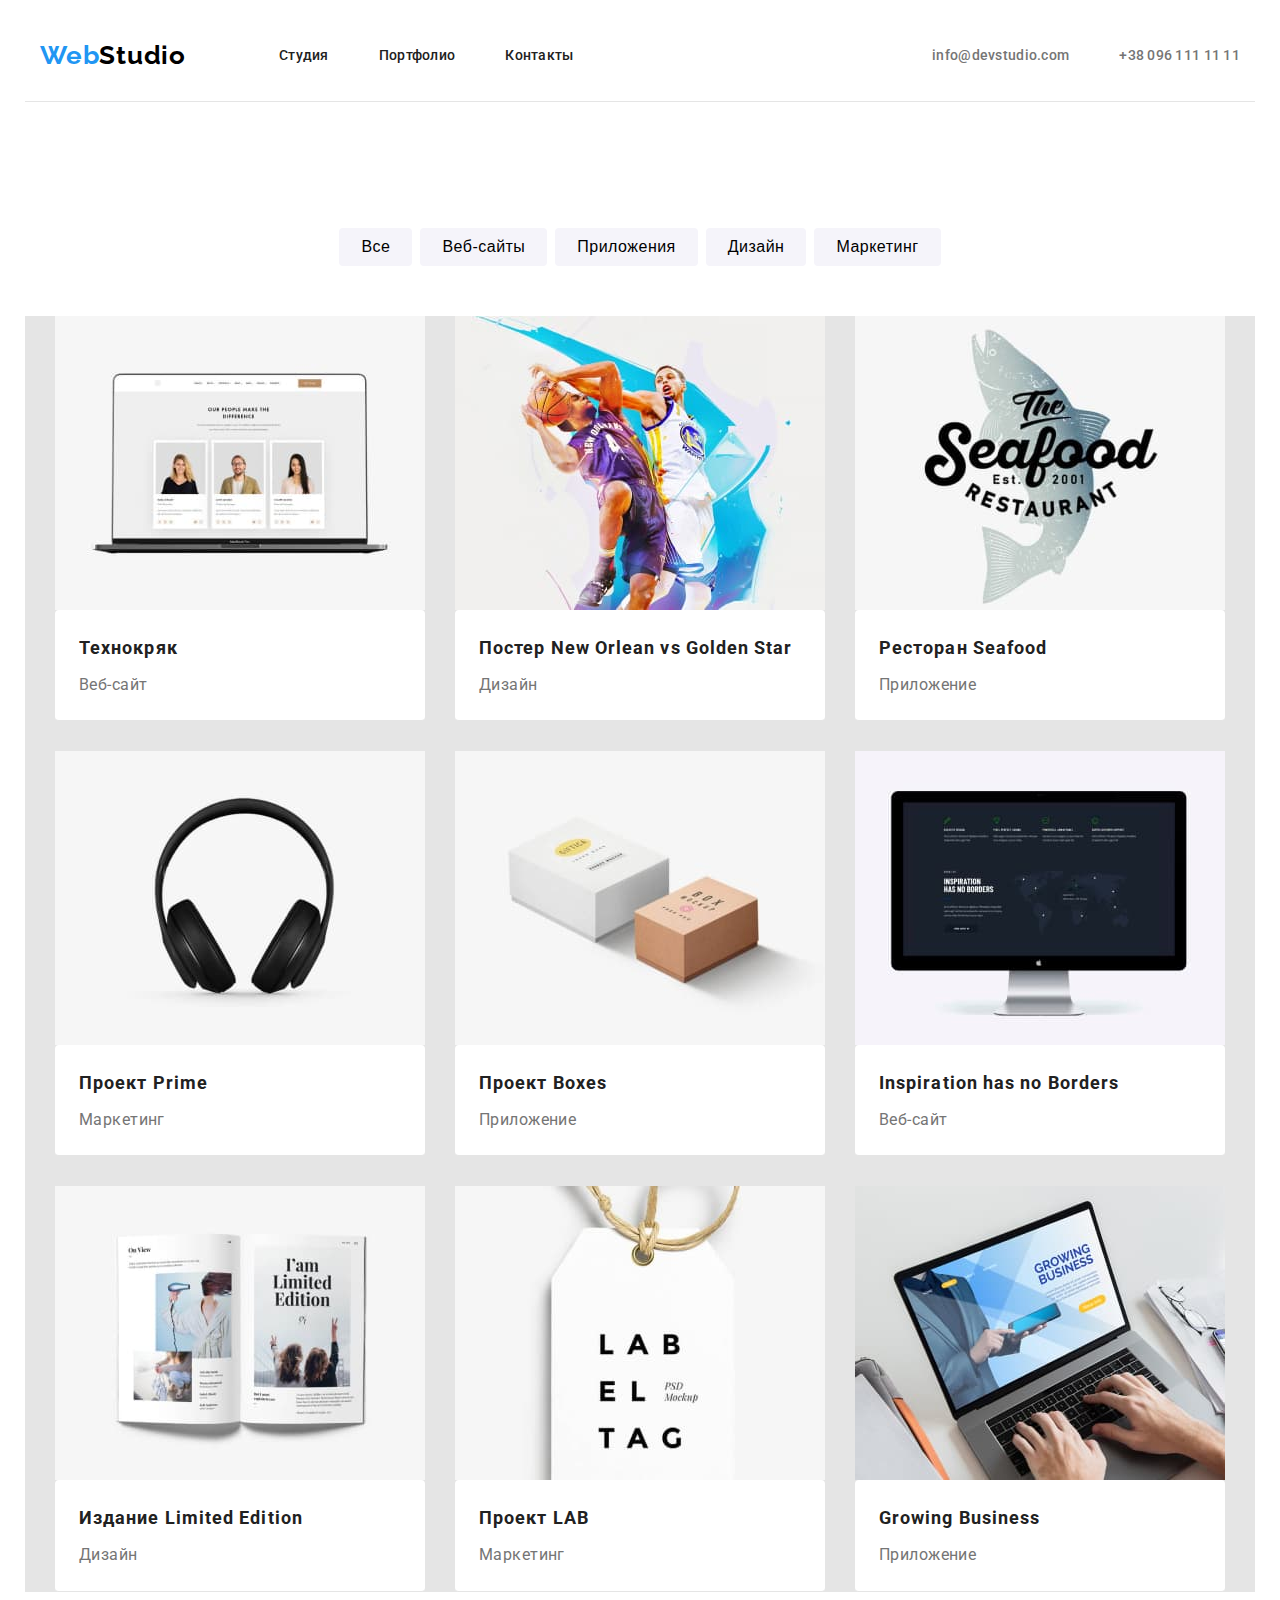
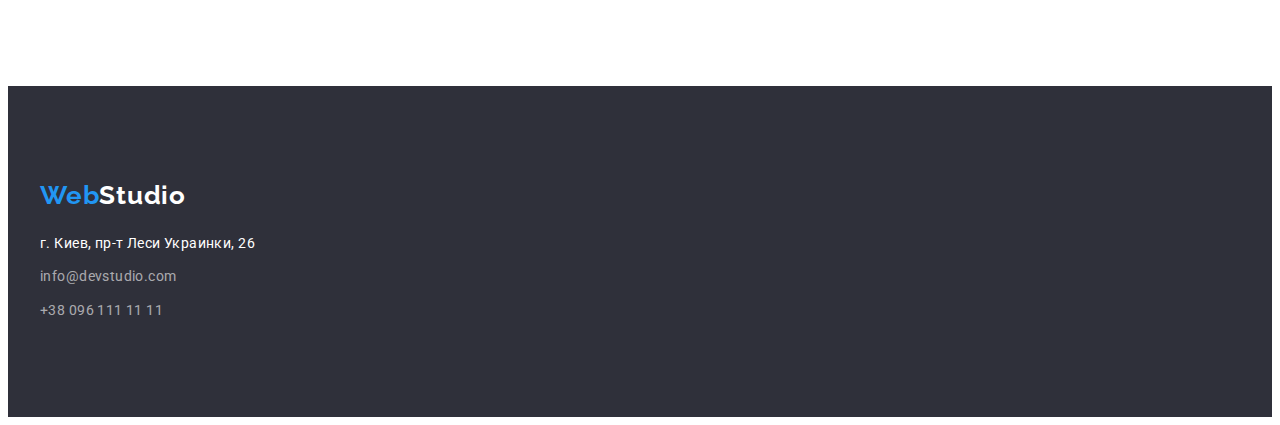
==== portfolio.html @ e4a82b88 "На проверку" ====
<!DOCTYPE html>
<html lang="ru">
  <head>
    <meta charset="UTF-8" />
    <meta http-equiv="X-UA-Compatible" content="IE=edge" />
    <meta name="viewport" content="width=device-width, initial-scale=1.0" />
    <title>Document</title>
    <link rel="preconnect" href="https://fonts.googleapis.com" />
    <link rel="preconnect" href="https://fonts.gstatic.com" crossorigin />
    <link
      href="https://fonts.googleapis.com/css2?family=Raleway:wght@700&family=Roboto:wght@400;500;700;900&display=swap"
      rel="stylesheet"
    />
    <link
      rel="stylesheet"
      href="https://cdnjs.cloudflare.com/ajax/libs/modern-normalize/1.1.0/modern-normalize.min.css"
      integrity="sha512-wpPYUAdjBVSE4KJnH1VR1HeZfpl1ub8YT/NKx4PuQ5NmX2tKuGu6U/JRp5y+Y8XG2tV+wKQpNHVUX03MfMFn9Q=="
      crossorigin="anonymous"
      referrerpolicy="no-referrer"/>
    <link rel="stylesheet" href="./css/styles.css" />
  </head>
  <body>
    <header class="header">
      <div class="container header-container">
        <nav class="navigation">
          <a lang="en" class="logo link" href="">
            <span class="logo-style">Web</span>Studio</a>
          <ul class="list nav-list">
            <li class="header-nav-margin">
              <a class="menu-elements link" href="">Студия</a>
            </li>
            <li class="header-nav-margin">
              <a class="menu-elements link" href="./portfolio.html"
                >Портфолио</a>
            </li>
            <li class="header-nav-margin">
              <a class="menu-elements link" href="">Контакты</a>
            </li>
          </ul>
        </nav>
        <ul class="list nav-list">
          <li class="header-mail-margin">
            <a class="contacts-header link" href="mailto:info@devstudio.com"
              >info@devstudio.com</a>
          </li>
          <li>
            <a class="contacts-header link" href="tel:+380961111111"
              >+38 096 111 11 11</a>
          </li>
        </ul>
      </div>
    </header>
    <main>
      <section class="section">
        <div class="container">
          <h1 class="hidden-title">Набор услуг</h1>
          <ul class="list portfolio-btn-line">
            <li class="portfolio-btn-margin">
                <button class="portfolio-btn" type="button">Все</button>
            </li>
            <li class="portfolio-btn-margin">
              <button class="portfolio-btn" type="button">Веб-сайты</button>
            </li>
            <li class="portfolio-btn-margin">
              <button class="portfolio-btn" type="button">Приложения</button>
            </li>
            <li class="portfolio-btn-margin">
                <button class="portfolio-btn" type="button">Дизайн</button>
            </li>
            <li class="portfolio-btn-margin">
              <button class="portfolio-btn" type="button">Маркетинг</button>
            </li>
          </ul>
        </div>
          <div class="portfolio-resume-color container">
          <ul class="list portfolio-resume">
            <li class="portfolio-resume-card">
              <a class="link" href="">
                <img
                  src="./image/технокряк.jpg"
                  alt="Технокряк"
                  width="370"
                  height="294"/>
                  <div class="portfolio-content-wrapper">
                <h2 class="second-main-portfolio">Технокряк</h2>
                <p class="about-projects">Веб-сайт</p>
            </div>
              </a>
            </li>
            <li class="portfolio-resume-card">
              <a class="link" href="">
                <img
                  src="./image/постер.jpg"
                  alt="Постер New Orlean vs Golden Star"
                  width="370"
                  height="294"/>
                  <div class="portfolio-content-wrapper">
                <h2 class="second-main-portfolio">
                  Постер <span lang="en"> New Orlean vs Golden Star</span>
                </h2>
                <p class="about-projects">Дизайн</p>
              </div>
              </a>
            </li>
            <li class="portfolio-resume-card">
              <a class="link" href="">
                <img
                  src="./image/restoran.jpg"
                  alt="Ресторан Seafood"
                  width="370"
                  height="294"/>
                  <div class="portfolio-content-wrapper">
                <h2 class="second-main-portfolio">
                  Ресторан <span lang="en"> Seafood</span>
                </h2>
                <p class="about-projects">Приложение</p>
                  </div>
              </a>
            </li>
            <li class="portfolio-resume-card">
              <a class="link" href="">
                <img
                  src="./image/prime.jpg"
                  alt="Проект Prime"
                  width="370"
                  height="294"/>
                  <div class="portfolio-content-wrapper">
                <h2 class="second-main-portfolio">
                  Проект <span lang="en">Prime</span>
                </h2>
                <p class="about-projects">Маркетинг</p>
              </div>
              </a>
            </li>
            <li class="portfolio-resume-card">
              <a class="link" href="">
                <img
                  src="./image/boxes.jpg"
                  alt="Проект Boxes"
                  width="370"
                  height="294"/>
                  <div class="portfolio-content-wrapper">
                <h2 class="second-main-portfolio">
                  Проект <span lang="en">Boxes</span>
                </h2>
                <p class="about-projects">Приложение</p>
              </div>
              </a>
            </li>
            <li class="portfolio-resume-card">
              <a class="link" href="">
                <img
                  src="./image/inspirations.jpg"
                  alt="Inspiration has no Borders"
                  width="370"
                  height="294"/>
                  <div class="portfolio-content-wrapper">
                <h2 class="second-main-portfolio">
                  <span lang="en">Inspiration has no Borders</span>
                </h2>
                <p class="about-projects">Веб-сайт</p>
                </div>
              </a>
            </li>
            <li class="portfolio-resume-card">
              <a class="link" href="">
                <img
                  src="./image/limited.jpg"
                  alt="Издание Limited Edition"
                  width="370"
                  height="294"/>
                  <div class="portfolio-content-wrapper">
                <h2 class="second-main-portfolio">
                  Издание <span lang="en">Limited Edition</span>
                </h2>
                <p class="about-projects">Дизайн</p>
                  </div>
              </a>
            </li>
            <li class="portfolio-resume-card">
              <a class="link" href="">
                <img
                  src="./image/lab.jpg"
                  alt="Проект LAB"
                  width="370"
                  height="294"/>
                  <div class="portfolio-content-wrapper">
                <h2 class="second-main-portfolio">
                  Проект <span lang="en">LAB</span>
                </h2>
                <p class="about-projects">Маркетинг</p>
                </div>
              </a>
            </li>
            <li class="portfolio-resume-card">
              <a class="link" href="">
                <img
                  src="./image/businnes.jpg"
                  alt="Growing Business"
                  width="370"
                  height="294"/>
                  <div class="portfolio-content-wrapper">
                <h2 class="second-main-portfolio">
                  <span lang="en">Growing Business</span>
                </h2>
                <p class="about-projects">Приложение</p>
              </div>
              </a>
            </li>
          </ul>
        </div>
      </section>
    </main>
    <footer class="footer-color">
        <div class="container section">
          <a lang="en" class="logo-footer link" href=""
            ><span class="logo-style">Web</span>Studio</a>
          <address>
            <ul class="list">
              <li class="adress-retreats">
                <a
                  class="footer-adress link"
                  href="https://goo.gl/maps/EpdvqzdxKZRVEBSw6">
                  г. Киев, пр-т Леси Украинки, 26</a>
              </li>
              <li class="adress-retreats">
                <a class="contacts-footer link" href="mailto:info@devstudio.com"
                  >info@devstudio.com</a>
              </li>
              <li class="adress-retreats">
                <a class="contacts-footer link" href="tel:+380961111111"
                  >+38 096 111 11 11</a>
              </li>
        </ul>
      </address>
      </div>
    </footer>
  </body>
</html>
---- css/styles.css ----
:root {
  --accent-color: #2196f3;
  --body-color: #212121;
  --header-color: #ffffff;
  --logo-color: #000000;
  --description-color: #757575;
  --portfolio-btn-color: #f5f4fa;
  --hero-footer-backround: #2f303a;
  --contacts-footer-color: rgba(255, 255, 255, 0.6);
  --hover-focus-color: #188ce8;
}

.list {
  list-style: none;
}

.link {
  text-decoration: none;
}

.container {
  width: 1200px;
  padding-left: 15px;
  padding-right: 15px;
  margin-right: auto;
  margin-left: auto;
}

.header-container {
    display:flex;
    align-items: center;
    padding-bottom: 30px;
    border-bottom: 1px solid #E5E5E5;
}
 
.navigation {
    display: flex;
    align-items: center;
}

.nav-list {
    display: flex;
    align-items: center;
    margin-left: auto;
}

body {
  font-family: 'Roboto', 'Raleway', sans-serif;
  color: var(--body-color);
  font-size: 14px;
  letter-spacing: 0.03em;
}

h1,
h2,
h3,
h4,
h5,
h6,
p {
  margin-top: 0;
  margin-bottom: 0;
}

ul,
ol {
  margin-top: 0;
  margin-bottom: 0;
  padding-left: 0;
}
img {
  display: block;
}

.header {
  background-color: var(--header-color);
  padding-top: 32px;
  padding-bottom: 32px;
  border: 1px;
}

/* оформление логотипа */
.logo {
  font-family: 'Raleway', sans-serif;
  font-weight: 700;
  font-size: 26px;
  line-height: 1.19;
  letter-spacing: 0.03em;
  color: var(--logo-color);
  margin-right: 93px;
}

.logo-style {
  color: var(--accent-color);
}

.header-nav-margin:not(:last-child) {
    margin-right: 50px;
}

.header-mail-margin{
    margin-right: 50px;
}


/* оформление списка в хедере */

.menu-elements {
  font-weight: 500;
  font-size: 14px;
  line-height: 1.14;
  letter-spacing: 0.02em;
  color: var(--body-color);
}

.contacts-header { 
  font-weight: 500;
  font-size: 14px;
  line-height: 1.14;
  letter-spacing: 0.02em;
  color: var(--description-color);
}

.menu-elements:hover,
.menu-elements:focus {
  color: var(--accent-color);
}

.mail:hover,
.mail:focus {
  color: var(--accent-color);
}

.contact-number:hover,
.contact-number:focus {
  color: var(--accent-color);
}

/* Оформление main */

.hero-section {
  background-color: var(--hero-footer-backround);
  padding-left: 252px;
  padding-right: 252px;
  padding-bottom: 200px;
  text-align: center;
}

.modal-btn {
  min-width: 200px;
  padding-top: 10px;
  padding-bottom: 10px;
  padding-left: 32px;
  padding-right: 32px;
  border: 1px;
  border-radius: 4px;
  font-style: normal;
  font-weight: 700;
  font-size: 16px;
  line-height: 1.9;
  letter-spacing: 0.06em;
  color: var(--header-color);
  cursor: pointer;
  background-color: var(--accent-color);
}

.modal-btn:hover,
.modal-btn:focus {
  background: var(--hover-focus-color);
}


.main-title {
  font-weight: 900;
  font-size: 44px;
  line-height: 1.36;
  text-align: center;
  letter-spacing: 0.06em;
  text-transform: uppercase;
  color: var(--header-color);
  padding-top: 200px;
  padding-left: 252px;
  padding-right: 252px;
  margin-bottom: 30px;
  text-transform: uppercase;
}

.hidden-title {
    position: absolute;
    width: 1px;
    height: 1px;
    margin: -1px;
    padding: 0;
    overflow: hidden;
    border: 0;
    clip: rect(0 0 0 0);
}

.our-advantages{
    display: flex;

}

.our-advantages-item {
width: 270px;
}

.section {
    padding-top: 94px;
    padding-bottom: 94px;
}

.properties {
  font-weight: 700;
  line-height: 1.14;
  text-transform: uppercase;
  margin-bottom: 10px;
}

.work-description {
  line-height: 1.71;
  color: var(--description-color);
}

.second-title {
  font-weight: 700;
  font-size: 36px;
  line-height: 1.17;
  text-align: center;
  margin-bottom: 50px;
}

.about-work {
    display: flex;
    justify-content: space-between;
    flex-basis: calc(100% - 90px) / 3
}

.employees {
    display: flex;
}

.employees-child:not(:nth-child(4n)) {
margin-right: 30px;
flex-basis: calc(100% - 120px) / 4;
}

.employees-content-wrapper{
background-color: var(--header-color);
border-bottom: 1px solid #E5E5E5;
border-radius: 4px;
padding-top: 30px;
padding-bottom: 30px;
}

.team {
  font-weight: 500;
  font-size: 16px;
  line-height: 1.19;
  text-align: center;
  margin-bottom: 10px;
}

.team-color {
  background-color: var(--header-color);
}

.about-team {
  font-size: 16px;
  line-height: 1.19;
  text-align: center;
  letter-spacing: 0.03em;
  color: var(--description-color);
}

.team-background-color {
  background-color: var(--portfolio-btn-color);
}

.footer-adress {
  font-style: normal;
  font-size: 14px;
  line-height: 1.74;
  letter-spacing: 0.03em;
  color: var(--header-color);
}

.logo-footer {
  font-family: 'Raleway', sans-serif;
  font-weight: 700;
  font-size: 26px;
  line-height: 1.19;
  letter-spacing: 0.03em;
  color: var(--header-color);
  display: block;
  margin-bottom: 20px;
  
}

.contacts-footer {
  font-style: normal;
  font-size: 14px;
  line-height: 1.71;
  letter-spacing: 0.03em;
  color: var(--contacts-footer-color);
}

.footer-color {
  background-color: var(--hero-footer-backround);
}

.backround-portfolio {
  background-color: var(--header-color);
}

.second-main-portfolio {
  color: var(--body-color);
  font-weight: 700;
  font-size: 18px;
  line-height: 2;
  letter-spacing: 0.06em;
  margin-bottom: 4px;
}

.about-projects {
  font-family: 'Roboto', sans-serif;
  font-size: 16px;
  line-height: 1.9;
  color: var(--description-color);
}

a:hover,
a:focus {
  color: var(--accent-color);
  background-color: var(--contacts-footer-color);
}

.portfolio-btn {
  padding-top: 6px;
  padding-bottom: 6px;
  padding-left: 22px;
  padding-right: 22px;
  font-weight: 500;
  font-size: 16px;
  border: 1px;
  border-radius: 4px;
  line-height: 1.6;
  text-align: center;
  letter-spacing: 0.03em;
  cursor: pointer;
  background-color: var(--portfolio-btn-color);

}

.portfolio-btn:hover,
.portfolio-btn:focus {
  color: var(--header-color);
  background-color: var(--accent-color);
}

.portfolio-btn-line {
  display: flex;
  justify-content: center;
}

.portfolio-btn-margin:not(:last-child) {
  margin-right: 8px;
  margin-bottom: 50px;
}


.adress-retreats:not(:last-child) {
  margin-bottom: 10px;
}


.portfolio-resume-color {
  background-color: #E5E5E5;
}


.portfolio-resume {
display: flex;
flex-wrap: wrap;
justify-content: center;
}

.portfolio-resume-card:not(:nth-child(3n)) {
margin-right: 30px;
}

.portfolio-resume-card:not(:nth-last-child(-n + 3)) {
  margin-bottom: 30px;
  }


.portfolio-content-wrapper {
  background-color: var(--header-color);
  border-bottom: 1px solid #E5E5E5;
  border-radius: 4px;
  padding-top: 20px;
  padding-bottom: 20px;
  padding-left: 24px;
  padding-right: 24px;
}
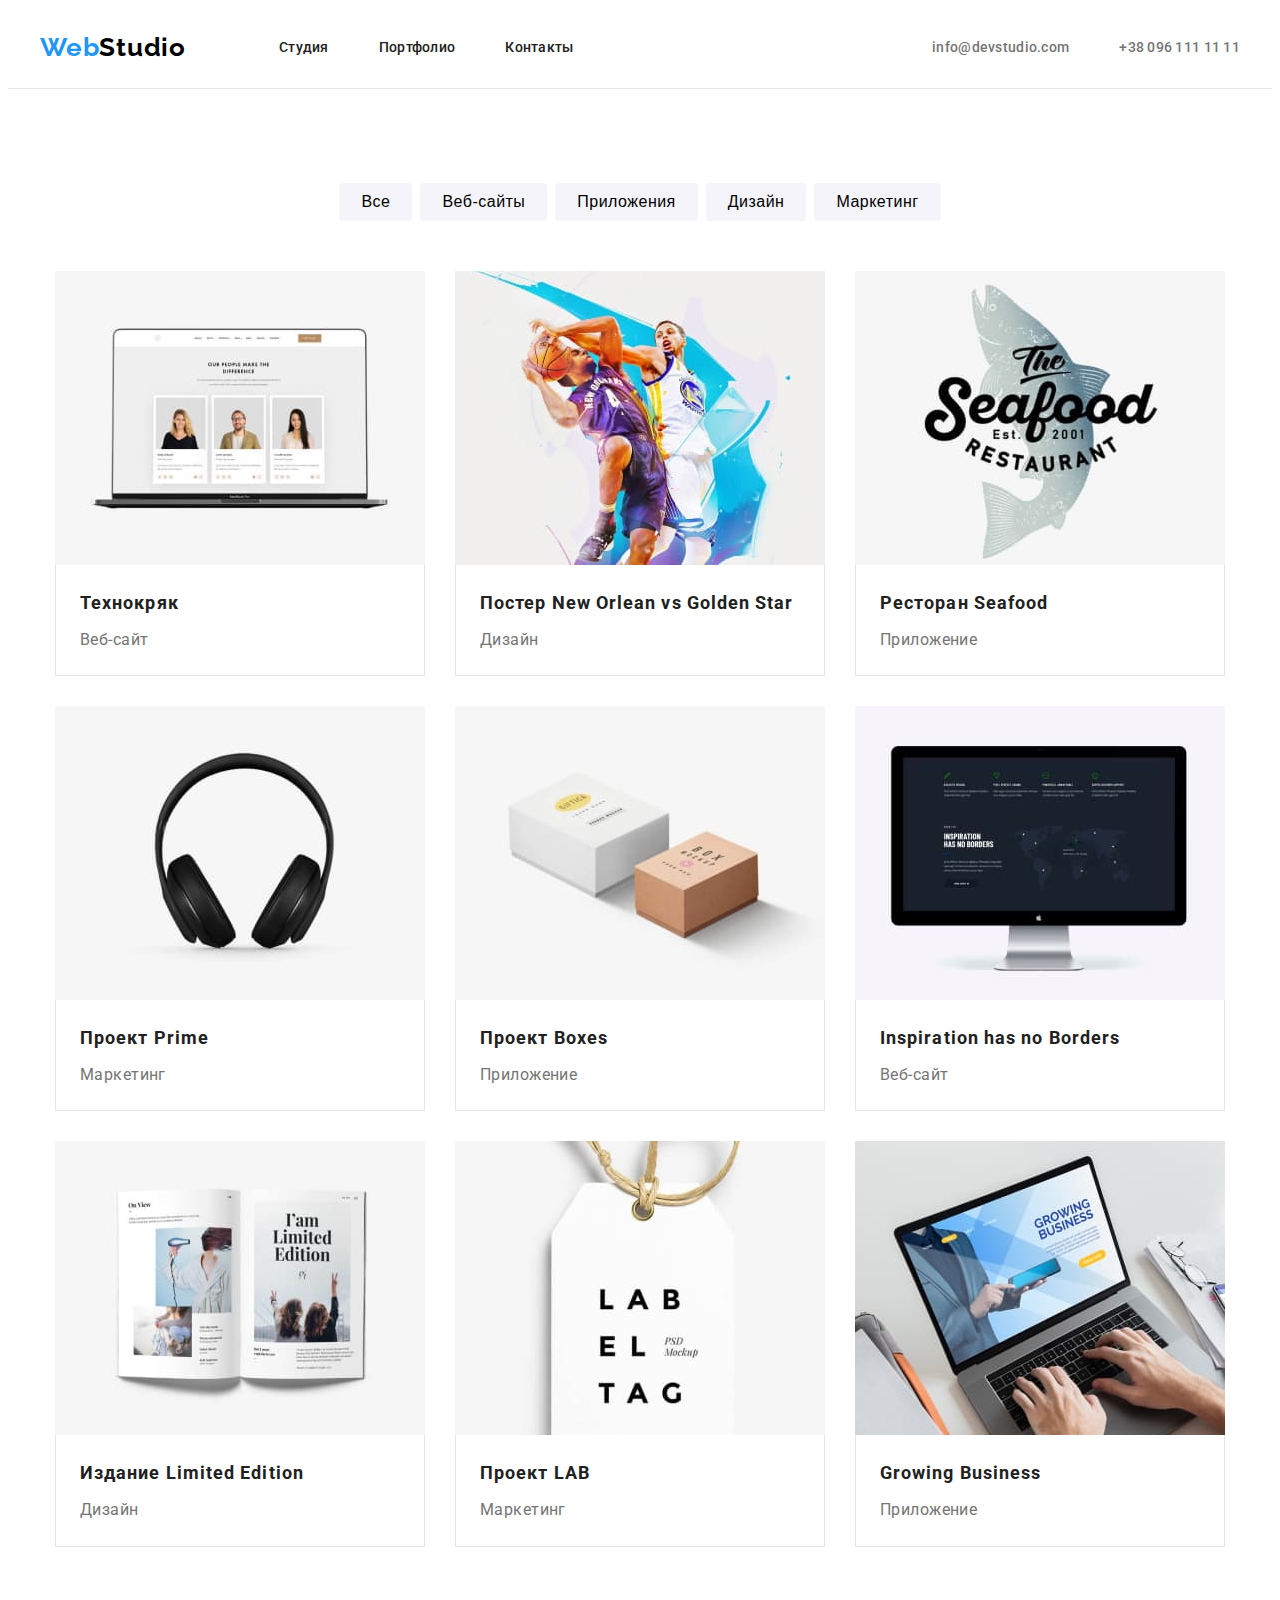
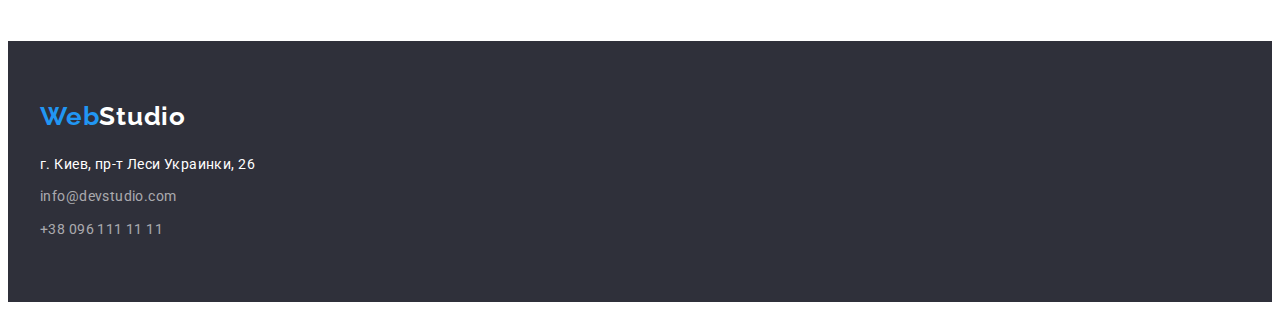
==== commit cdf56d0d: "After Yulia inspected" ====
--- a/portfolio.html
+++ b/portfolio.html
@@ -27,10 +27,10 @@
             <span class="logo-style">Web</span>Studio</a>
           <ul class="list nav-list">
             <li class="header-nav-margin">
-              <a class="menu-elements link" href="">Студия</a>
+              <a class="menu-elements link" href="./index.html">Студия</a>
             </li>
             <li class="header-nav-margin">
-              <a class="menu-elements link" href="./portfolio.html"
+              <a class="menu-elements link" href=""
                 >Портфолио</a>
             </li>
             <li class="header-nav-margin">
@@ -71,8 +71,6 @@
               <button class="portfolio-btn" type="button">Маркетинг</button>
             </li>
           </ul>
-        </div>
-          <div class="portfolio-resume-color container">
           <ul class="list portfolio-resume">
             <li class="portfolio-resume-card">
               <a class="link" href="">
@@ -212,7 +210,7 @@
       </section>
     </main>
     <footer class="footer-color">
-        <div class="container section">
+        <div class="container">
           <a lang="en" class="logo-footer link" href=""
             ><span class="logo-style">Web</span>Studio</a>
           <address>
--- a/css/styles.css
+++ b/css/styles.css
@@ -29,8 +29,6 @@
 .header-container {
     display:flex;
     align-items: center;
-    padding-bottom: 30px;
-    border-bottom: 1px solid #E5E5E5;
 }
  
 .navigation {
@@ -74,9 +72,9 @@
 
 .header {
   background-color: var(--header-color);
-  padding-top: 32px;
-  padding-bottom: 32px;
-  border: 1px;
+  padding-top: 24px;
+  padding-bottom: 25px;
+  border-bottom: 1px solid #E5E5E5;
 }
 
 /* оформление логотипа */
@@ -140,9 +138,8 @@
 
 .hero-section {
   background-color: var(--hero-footer-backround);
-  padding-left: 252px;
-  padding-right: 252px;
   padding-bottom: 200px;
+  padding-top: 200px;
   text-align: center;
 }
 
@@ -171,6 +168,8 @@
 
 
 .main-title {
+  width: 696px;
+  margin: 0 auto;
   font-weight: 900;
   font-size: 44px;
   line-height: 1.36;
@@ -178,9 +177,6 @@
   letter-spacing: 0.06em;
   text-transform: uppercase;
   color: var(--header-color);
-  padding-top: 200px;
-  padding-left: 252px;
-  padding-right: 252px;
   margin-bottom: 30px;
   text-transform: uppercase;
 }
@@ -198,6 +194,7 @@
 
 .our-advantages{
     display: flex;
+    justify-content: space-between;
 
 }
 
@@ -208,6 +205,10 @@
 .section {
     padding-top: 94px;
     padding-bottom: 94px;
+}
+
+.section-zero-padding {
+  padding-top: 0;
 }
 
 .properties {
@@ -243,6 +244,9 @@
 .employees-child:not(:nth-child(4n)) {
 margin-right: 30px;
 flex-basis: calc(100% - 120px) / 4;
+box-shadow: box-shadow: 0px 1px 3px rgba(0, 0, 0, 0.12),
+ 0px 1px 1px rgba(0, 0, 0, 0.14), 
+ 0px 2px 1px rgba(0, 0, 0, 0.2);
 }
 
 .employees-content-wrapper{
@@ -261,10 +265,6 @@
   margin-bottom: 10px;
 }
 
-.team-color {
-  background-color: var(--header-color);
-}
-
 .about-team {
   font-size: 16px;
   line-height: 1.19;
@@ -307,6 +307,8 @@
 
 .footer-color {
   background-color: var(--hero-footer-backround);
+  padding-top: 60px;
+  padding-bottom: 60px;
 }
 
 .backround-portfolio {
@@ -361,23 +363,16 @@
 .portfolio-btn-line {
   display: flex;
   justify-content: center;
+  margin-bottom: 50px;
 }
 
 .portfolio-btn-margin:not(:last-child) {
   margin-right: 8px;
-  margin-bottom: 50px;
-}
-
+}
 
 .adress-retreats:not(:last-child) {
-  margin-bottom: 10px;
-}
-
-
-.portfolio-resume-color {
-  background-color: #E5E5E5;
-}
-
+  margin-bottom: 9px;
+}
 
 .portfolio-resume {
 display: flex;
@@ -396,8 +391,9 @@
 
 .portfolio-content-wrapper {
   background-color: var(--header-color);
+  border-left: 1px solid #E5E5E5;
+  border-right: 1px solid #E5E5E5;
   border-bottom: 1px solid #E5E5E5;
-  border-radius: 4px;
   padding-top: 20px;
   padding-bottom: 20px;
   padding-left: 24px;
